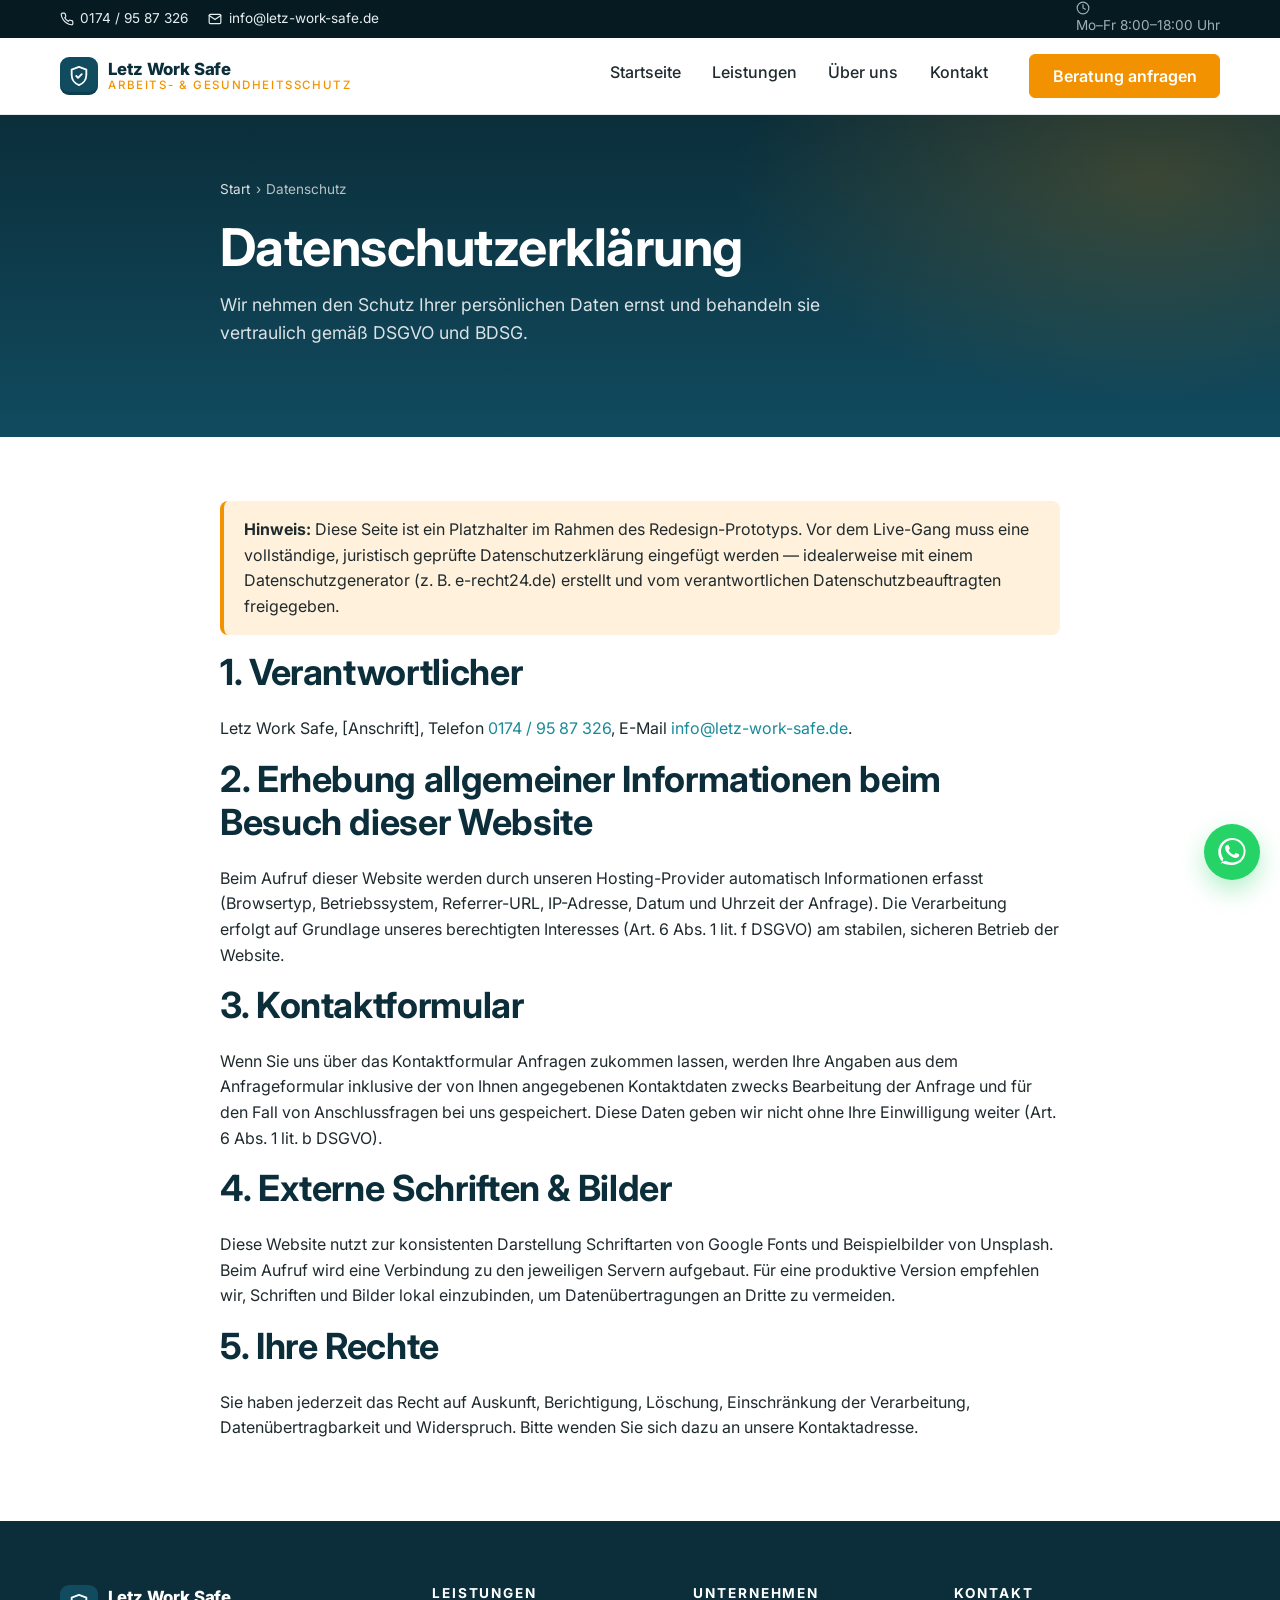
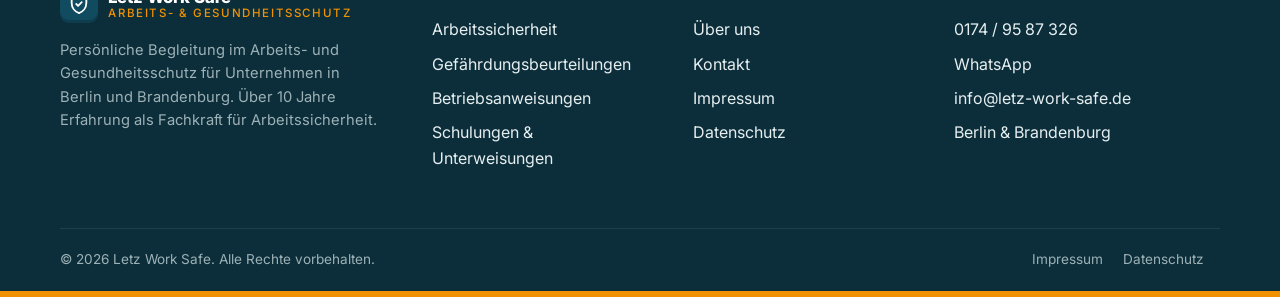
==== datenschutz.html @ d738a011 "initial" ====
<!doctype html>
<html lang="de">
<head>
  <meta charset="utf-8" />
  <meta name="viewport" content="width=device-width, initial-scale=1" />
  <link rel="icon" type="image/svg+xml" href="assets/img/favicon.svg" />
  <title>Datenschutz — Letz Work Safe</title>
  <meta name="description" content="Datenschutzerklärung von Letz Work Safe gemäß DSGVO." />
  <meta name="robots" content="noindex" />
  <link rel="preconnect" href="https://fonts.googleapis.com" />
  <link rel="preconnect" href="https://fonts.gstatic.com" crossorigin />
  <link href="https://fonts.googleapis.com/css2?family=Inter:wght@400;500;600;700;800&display=swap" rel="stylesheet" />
  <link rel="stylesheet" href="assets/css/style.css" />
</head>
<body>

  <div class="utility" role="complementary" aria-label="Kontaktinformationen">
    <div class="container">
      <div class="utility__contact">
        <a href="tel:01749587326"><svg viewBox="0 0 24 24" width="14" height="14" fill="none" stroke="currentColor" stroke-width="2" stroke-linecap="round" stroke-linejoin="round" aria-hidden="true"><path d="M22 16.92v3a2 2 0 0 1-2.18 2 19.79 19.79 0 0 1-8.63-3.07 19.5 19.5 0 0 1-6-6 19.79 19.79 0 0 1-3.07-8.67A2 2 0 0 1 4.11 2h3a2 2 0 0 1 2 1.72c.13.96.36 1.9.7 2.81a2 2 0 0 1-.45 2.11L8.09 9.91a16 16 0 0 0 6 6l1.27-1.27a2 2 0 0 1 2.11-.45c.91.34 1.85.57 2.81.7A2 2 0 0 1 22 16.92z"/></svg> 0174 / 95 87 326</a>
        <a href="mailto:info@letz-work-safe.de"><svg viewBox="0 0 24 24" width="14" height="14" fill="none" stroke="currentColor" stroke-width="2" stroke-linecap="round" stroke-linejoin="round" aria-hidden="true"><path d="M4 4h16c1.1 0 2 .9 2 2v12c0 1.1-.9 2-2 2H4c-1.1 0-2-.9-2-2V6c0-1.1.9-2 2-2z"/><polyline points="22,6 12,13 2,6"/></svg> info@letz-work-safe.de</a>
      </div>
      <span class="utility__hours"><svg viewBox="0 0 24 24" width="14" height="14" fill="none" stroke="currentColor" stroke-width="2" stroke-linecap="round" stroke-linejoin="round" aria-hidden="true" style="vertical-align:-2px;margin-right:.35rem"><circle cx="12" cy="12" r="10"/><polyline points="12 6 12 12 16 14"/></svg>Mo–Fr 8:00–18:00 Uhr</span>
    </div>
  </div>

  <header class="site-header">
    <div class="container">
      <a href="index.html" class="brand" aria-label="Letz Work Safe — Startseite">
        <span class="brand__mark" aria-hidden="true"><svg viewBox="0 0 24 24" fill="none" stroke="currentColor" stroke-width="2" stroke-linecap="round" stroke-linejoin="round"><path d="M12 2 4 5v6c0 5 3.5 9.4 8 11 4.5-1.6 8-6 8-11V5l-8-3z"/><path d="m9 12 2 2 4-4"/></svg></span>
        <span class="brand__name">Letz Work Safe<small>Arbeits- &amp; Gesundheitsschutz</small></span>
      </a>
      <button class="nav-toggle" aria-label="Menü öffnen" aria-expanded="false" aria-controls="primary-nav">
        <svg viewBox="0 0 24 24" fill="none" stroke="currentColor" stroke-width="2" stroke-linecap="round"><line x1="3" y1="6" x2="21" y2="6"/><line x1="3" y1="12" x2="21" y2="12"/><line x1="3" y1="18" x2="21" y2="18"/></svg>
      </button>
      <nav class="primary-nav" id="primary-nav" aria-label="Hauptnavigation">
        <ul>
          <li><a href="index.html">Startseite</a></li>
          <li><a href="leistungen.html">Leistungen</a></li>
          <li><a href="ueber-uns.html">Über uns</a></li>
          <li><a href="kontakt.html">Kontakt</a></li>
          <li><a href="kontakt.html" class="btn btn--accent btn--mobile">Beratung anfragen</a></li>
        </ul>
      </nav>
      <div class="header-cta">
        <a href="kontakt.html" class="btn btn--accent">Beratung anfragen</a>
      </div>
    </div>
  </header>

  <main id="main">

    <section class="page-hero">
      <div class="container">
        <nav class="breadcrumbs" aria-label="Brotkrumen">
          <a href="index.html">Start</a><span aria-hidden="true">›</span><span>Datenschutz</span>
        </nav>
        <h1>Datenschutzerklärung</h1>
        <p>Wir nehmen den Schutz Ihrer persönlichen Daten ernst und behandeln sie vertraulich gemäß DSGVO und BDSG.</p>
      </div>
    </section>

    <section class="section">
      <div class="container container--narrow">
        <p style="background:var(--accent-soft);border-left:4px solid var(--accent);padding:1rem 1.25rem;border-radius:8px;color:var(--text)">
          <strong>Hinweis:</strong> Diese Seite ist ein Platzhalter im Rahmen des Redesign-Prototyps.
          Vor dem Live-Gang muss eine vollständige, juristisch geprüfte Datenschutzerklärung
          eingefügt werden — idealerweise mit einem Datenschutzgenerator (z. B. e-recht24.de)
          erstellt und vom verantwortlichen Datenschutzbeauftragten freigegeben.
        </p>

        <h2>1. Verantwortlicher</h2>
        <p>
          Letz Work Safe, [Anschrift], Telefon <a href="tel:01749587326">0174 / 95 87 326</a>,
          E-Mail <a href="mailto:info@letz-work-safe.de">info@letz-work-safe.de</a>.
        </p>

        <h2>2. Erhebung allgemeiner Informationen beim Besuch dieser Website</h2>
        <p>
          Beim Aufruf dieser Website werden durch unseren Hosting-Provider automatisch
          Informationen erfasst (Browsertyp, Betriebssystem, Referrer-URL, IP-Adresse,
          Datum und Uhrzeit der Anfrage). Die Verarbeitung erfolgt auf Grundlage
          unseres berechtigten Interesses (Art. 6 Abs. 1 lit. f DSGVO) am
          stabilen, sicheren Betrieb der Website.
        </p>

        <h2>3. Kontaktformular</h2>
        <p>
          Wenn Sie uns über das Kontaktformular Anfragen zukommen lassen, werden Ihre
          Angaben aus dem Anfrageformular inklusive der von Ihnen angegebenen
          Kontaktdaten zwecks Bearbeitung der Anfrage und für den Fall von
          Anschlussfragen bei uns gespeichert. Diese Daten geben wir nicht ohne Ihre
          Einwilligung weiter (Art. 6 Abs. 1 lit. b DSGVO).
        </p>

        <h2>4. Externe Schriften &amp; Bilder</h2>
        <p>
          Diese Website nutzt zur konsistenten Darstellung Schriftarten von Google Fonts
          und Beispielbilder von Unsplash. Beim Aufruf wird eine Verbindung zu den
          jeweiligen Servern aufgebaut. Für eine produktive Version empfehlen wir,
          Schriften und Bilder lokal einzubinden, um Datenübertragungen an Dritte
          zu vermeiden.
        </p>

        <h2>5. Ihre Rechte</h2>
        <p>
          Sie haben jederzeit das Recht auf Auskunft, Berichtigung, Löschung,
          Einschränkung der Verarbeitung, Datenübertragbarkeit und Widerspruch.
          Bitte wenden Sie sich dazu an unsere Kontaktadresse.
        </p>
      </div>
    </section>

  </main>

  <footer class="site-footer">
    <div class="container">
      <div class="footer-grid">
        <div class="footer-brand">
          <a href="index.html" class="brand">
            <span class="brand__mark" aria-hidden="true"><svg viewBox="0 0 24 24" fill="none" stroke="currentColor" stroke-width="2" stroke-linecap="round" stroke-linejoin="round"><path d="M12 2 4 5v6c0 5 3.5 9.4 8 11 4.5-1.6 8-6 8-11V5l-8-3z"/><path d="m9 12 2 2 4-4"/></svg></span>
            <span class="brand__name">Letz Work Safe<small>Arbeits- &amp; Gesundheitsschutz</small></span>
          </a>
          <p>Persönliche Begleitung im Arbeits- und Gesundheitsschutz für Unternehmen in Berlin und Brandenburg. Über 10 Jahre Erfahrung als Fachkraft für Arbeitssicherheit.</p>
        </div>
        <div>
          <h4>Leistungen</h4>
          <ul>
            <li><a href="leistungen.html#arbeitssicherheit">Arbeitssicherheit</a></li>
            <li><a href="leistungen.html#gefaehrdung">Gefährdungsbeurteilungen</a></li>
            <li><a href="leistungen.html#anweisungen">Betriebsanweisungen</a></li>
            <li><a href="leistungen.html#schulungen">Schulungen &amp; Unterweisungen</a></li>
          </ul>
        </div>
        <div>
          <h4>Unternehmen</h4>
          <ul>
            <li><a href="ueber-uns.html">Über uns</a></li>
            <li><a href="kontakt.html">Kontakt</a></li>
            <li><a href="impressum.html">Impressum</a></li>
            <li><a href="datenschutz.html">Datenschutz</a></li>
          </ul>
        </div>
        <div>
          <h4>Kontakt</h4>
          <ul>
            <li><a href="tel:01749587326">0174 / 95 87 326</a></li>
            <li><a href="https://wa.me/4917495873260">WhatsApp</a></li>
            <li><a href="mailto:info@letz-work-safe.de">info@letz-work-safe.de</a></li>
            <li>Berlin &amp; Brandenburg</li>
          </ul>
        </div>
      </div>
      <div class="footer-bar">
        <div>© <span data-year>2026</span> Letz Work Safe. Alle Rechte vorbehalten.</div>
        <div>
          <a href="impressum.html">Impressum</a>
          <a href="datenschutz.html">Datenschutz</a>
        </div>
      </div>
    </div>
    <div class="footer-stripe" aria-hidden="true"></div>
  </footer>

  <a href="https://wa.me/4917495873260" class="whatsapp-float" aria-label="Per WhatsApp schreiben" rel="noopener">
    <svg viewBox="0 0 24 24" fill="currentColor" aria-hidden="true"><path d="M20.5 3.5A11.7 11.7 0 0 0 3.7 20.3L2 22l1.8-.5a11.7 11.7 0 0 0 5.6 1.4h.01A11.7 11.7 0 0 0 20.5 3.5zm-8.4 17.6a9.7 9.7 0 0 1-4.95-1.36l-.36-.21-2.94.77.78-2.86-.23-.37a9.7 9.7 0 1 1 7.7 4.03zm5.55-7.27c-.3-.15-1.78-.88-2.06-.98-.28-.1-.48-.15-.68.15s-.78.98-.96 1.18c-.18.2-.35.22-.65.07-.3-.15-1.27-.47-2.42-1.5-.9-.8-1.5-1.78-1.67-2.08-.18-.3-.02-.46.13-.6.13-.13.3-.35.45-.52.15-.18.2-.3.3-.5.1-.2.05-.38-.02-.53-.07-.15-.68-1.65-.93-2.25-.25-.6-.5-.5-.68-.5h-.58a1.1 1.1 0 0 0-.8.38c-.27.3-1.05 1.02-1.05 2.5s1.07 2.9 1.22 3.1c.15.2 2.1 3.2 5.1 4.48.71.31 1.27.5 1.7.64.71.23 1.36.2 1.87.12.57-.09 1.78-.73 2.03-1.43.25-.7.25-1.3.18-1.43-.07-.13-.27-.2-.57-.35z"/></svg>
  </a>

  <script src="assets/js/main.js" defer></script>
</body>
</html>
---- assets/css/style.css ----
/* =========================================================
   Letz Work Safe — Stylesheet
   Static site, no preprocessor. Mobile-first.
   ========================================================= */

/* ---------- Design tokens ---------- */
:root {
  --primary: #114B5F;
  --primary-dark: #0B2E3A;
  --primary-darker: #061A22;
  --secondary: #1A8A99;
  --accent: #F39200;
  --accent-hover: #D67F00;
  --accent-soft: #FFF1DB;

  --surface: #FFFFFF;
  --surface-2: #F4F7F8;
  --surface-3: #E8EFF1;
  --border: #E3E9EB;
  --border-strong: #C9D4D7;

  --text: #1F2A2E;
  --text-muted: #5B6B72;
  --text-on-dark: #E6EEF0;
  --text-on-dark-muted: #9DB1B6;

  --shadow-sm: 0 1px 2px rgba(11, 46, 58, .06);
  --shadow-md: 0 4px 20px rgba(11, 46, 58, .08);
  --shadow-lg: 0 14px 36px rgba(11, 46, 58, .12);

  --radius-sm: 6px;
  --radius: 12px;
  --radius-lg: 20px;
  --radius-pill: 999px;

  --container: 1200px;
  --container-narrow: 880px;

  --font-sans: "Inter", -apple-system, BlinkMacSystemFont, "Segoe UI", Roboto, "Helvetica Neue", sans-serif;
}

/* ---------- Reset / base ---------- */
*, *::before, *::after { box-sizing: border-box; }

html { scroll-behavior: smooth; -webkit-text-size-adjust: 100%; }

body {
  margin: 0;
  font-family: var(--font-sans);
  font-size: 16px;
  line-height: 1.6;
  color: var(--text);
  background: var(--surface);
  -webkit-font-smoothing: antialiased;
  -moz-osx-font-smoothing: grayscale;
}

img, svg { display: block; max-width: 100%; }
img { height: auto; }

a {
  color: var(--secondary);
  text-decoration: none;
  transition: color .15s ease;
}
a:hover { color: var(--primary); }

h1, h2, h3, h4 {
  margin: 0 0 .6em;
  font-weight: 700;
  line-height: 1.2;
  color: var(--primary-dark);
  letter-spacing: -0.01em;
}
h1 { font-size: clamp(2rem, 4vw + 1rem, 3.25rem); }
h2 { font-size: clamp(1.6rem, 2vw + 1rem, 2.25rem); }
h3 { font-size: 1.2rem; }
p  { margin: 0 0 1em; color: var(--text); }

ul { padding-left: 1.2rem; }
li { margin-bottom: .35em; }

hr {
  border: 0;
  height: 1px;
  background: var(--border);
  margin: 2.5rem 0;
}

::selection { background: var(--accent); color: white; }

:focus-visible {
  outline: 3px solid var(--accent);
  outline-offset: 2px;
  border-radius: 4px;
}

/* ---------- Layout primitives ---------- */
.container {
  width: 100%;
  max-width: var(--container);
  margin: 0 auto;
  padding: 0 1.25rem;
}

.container--narrow {
  max-width: var(--container-narrow);
}

.section {
  padding: 4rem 0;
}
.section--tight { padding: 2.5rem 0; }
.section--lg    { padding: 6rem 0; }

.section--alt   { background: var(--surface-2); }
.section--dark  { background: var(--primary-dark); color: var(--text-on-dark); }
.section--dark h1, .section--dark h2, .section--dark h3 { color: white; }
.section--dark p { color: var(--text-on-dark); }

.section-header {
  max-width: 720px;
  margin: 0 auto 2.5rem;
  text-align: center;
}
.section-header .eyebrow {
  display: inline-block;
  font-size: .8rem;
  font-weight: 600;
  text-transform: uppercase;
  letter-spacing: .12em;
  color: var(--secondary);
  margin-bottom: .75rem;
}
.section-header p { color: var(--text-muted); font-size: 1.05rem; }

.grid { display: grid; gap: 1.5rem; }
.grid--2 { grid-template-columns: repeat(2, minmax(0, 1fr)); }
.grid--3 { grid-template-columns: repeat(3, minmax(0, 1fr)); }
.grid--4 { grid-template-columns: repeat(4, minmax(0, 1fr)); }

@media (max-width: 960px) {
  .grid--3, .grid--4 { grid-template-columns: repeat(2, minmax(0, 1fr)); }
}
@media (max-width: 640px) {
  .grid--2, .grid--3, .grid--4 { grid-template-columns: 1fr; }
  .section { padding: 3rem 0; }
  .section--lg { padding: 4rem 0; }
}

/* ---------- Buttons ---------- */
.btn {
  --bg: var(--primary);
  --fg: #fff;
  --bd: var(--primary);
  display: inline-flex;
  align-items: center;
  gap: .55rem;
  padding: .8rem 1.4rem;
  font-family: inherit;
  font-size: 1rem;
  font-weight: 600;
  line-height: 1;
  color: var(--fg);
  background: var(--bg);
  border: 1.5px solid var(--bd);
  border-radius: var(--radius-sm);
  cursor: pointer;
  transition: transform .12s ease, box-shadow .15s ease, background .15s ease, color .15s ease, border-color .15s ease;
  white-space: nowrap;
}
.btn:hover { background: var(--primary-dark); border-color: var(--primary-dark); color: #fff; transform: translateY(-1px); box-shadow: var(--shadow-md); }
.btn:active { transform: translateY(0); }

.btn--accent { --bg: var(--accent); --bd: var(--accent); }
.btn--accent:hover { background: var(--accent-hover); border-color: var(--accent-hover); }

.btn--ghost { --bg: transparent; --fg: var(--primary); --bd: var(--primary); }
.btn--ghost:hover { background: var(--primary); color: #fff; }

.btn--ghost-on-dark { --bg: transparent; --fg: #fff; --bd: rgba(255,255,255,.5); }
.btn--ghost-on-dark:hover { background: #fff; color: var(--primary-dark); border-color: #fff; }

.btn--sm { padding: .55rem 1rem; font-size: .9rem; }
.btn--lg { padding: 1rem 1.6rem; font-size: 1.05rem; }

.btn .arrow { transition: transform .15s ease; }
.btn:hover .arrow { transform: translateX(3px); }

/* ---------- Utility bar (top dark strip) ---------- */
.utility {
  background: var(--primary-darker);
  color: var(--text-on-dark);
  font-size: .85rem;
}
.utility .container {
  display: flex;
  align-items: center;
  justify-content: space-between;
  min-height: 38px;
  gap: 1rem;
}
.utility a {
  color: var(--text-on-dark);
  display: inline-flex;
  align-items: center;
  gap: .4rem;
}
.utility a:hover { color: var(--accent); }
.utility .utility__contact { display: flex; gap: 1.25rem; flex-wrap: wrap; }
.utility .utility__hours { color: var(--text-on-dark-muted); }
@media (max-width: 640px) {
  .utility .utility__hours { display: none; }
  .utility { font-size: .8rem; }
}

/* ---------- Header / nav ---------- */
.site-header {
  position: sticky;
  top: 0;
  z-index: 50;
  background: rgba(255, 255, 255, .96);
  backdrop-filter: saturate(180%) blur(8px);
  border-bottom: 1px solid var(--border);
}
.site-header .container {
  display: flex;
  align-items: center;
  gap: 1.5rem;
  min-height: 76px;
}

.brand {
  display: inline-flex;
  align-items: center;
  gap: .65rem;
  font-weight: 800;
  color: var(--primary-dark);
  font-size: 1.05rem;
  letter-spacing: -0.01em;
}
.brand:hover { color: var(--primary); }
.brand__mark {
  width: 38px;
  height: 38px;
  border-radius: 9px;
  background: var(--primary);
  color: #fff;
  display: grid;
  place-items: center;
  box-shadow: inset 0 -3px 0 rgba(0,0,0,.18);
}
.brand__mark svg { width: 22px; height: 22px; }
.brand__name { display: flex; flex-direction: column; line-height: 1.05; }
.brand__name small {
  font-weight: 500;
  font-size: .72rem;
  text-transform: uppercase;
  letter-spacing: .14em;
  color: var(--accent);
}

.primary-nav {
  margin-left: auto;
}
.primary-nav ul {
  list-style: none;
  margin: 0;
  padding: 0;
  display: flex;
  gap: .25rem;
}
.primary-nav a {
  display: inline-block;
  padding: .55rem .85rem;
  font-weight: 500;
  color: var(--text);
  border-radius: var(--radius-sm);
}
.primary-nav a:hover { background: var(--surface-2); color: var(--primary); }
.primary-nav a.is-active {
  color: var(--primary);
  background: var(--surface-2);
  position: relative;
}
.primary-nav a.is-active::after {
  content: "";
  position: absolute;
  left: .85rem; right: .85rem; bottom: .15rem;
  height: 2px;
  background: var(--accent);
  border-radius: 2px;
}

.header-cta { display: inline-flex; align-items: center; gap: .75rem; }

.nav-toggle {
  display: none;
  width: 42px; height: 42px;
  border: 1px solid var(--border);
  background: #fff;
  border-radius: 8px;
  align-items: center;
  justify-content: center;
  cursor: pointer;
  margin-left: auto;
}
.nav-toggle svg { width: 22px; height: 22px; color: var(--primary-dark); }

@media (max-width: 960px) {
  .header-cta .btn { display: none; }
  .nav-toggle { display: inline-flex; }
  .primary-nav {
    position: absolute;
    inset: 76px 0 auto 0;
    background: #fff;
    border-bottom: 1px solid var(--border);
    box-shadow: var(--shadow-md);
    padding: .75rem 1rem 1.25rem;
    display: none;
  }
  .primary-nav.is-open { display: block; }
  .primary-nav ul { flex-direction: column; gap: 0; }
  .primary-nav a { padding: .85rem 1rem; }
  .primary-nav a.is-active::after { display: none; }
  .primary-nav .btn--mobile {
    display: inline-flex !important;
    margin-top: .5rem;
    width: 100%;
    justify-content: center;
  }
}
.primary-nav .btn--mobile { display: none; }

/* ---------- Hero ---------- */
.hero {
  background:
    radial-gradient(1100px 500px at 88% 30%, rgba(243,146,0,.18), transparent 60%),
    linear-gradient(180deg, #F4F7F8 0%, #FFFFFF 100%);
  padding: 4rem 0 5rem;
  overflow: hidden;
}
.hero__grid {
  display: grid;
  grid-template-columns: 1.05fr 1fr;
  gap: 3rem;
  align-items: center;
}
.hero__eyebrow {
  display: inline-flex;
  align-items: center;
  gap: .5rem;
  background: white;
  border: 1px solid var(--border);
  color: var(--primary);
  padding: .35rem .75rem;
  border-radius: var(--radius-pill);
  font-size: .85rem;
  font-weight: 600;
  margin-bottom: 1.25rem;
  box-shadow: var(--shadow-sm);
}
.hero__eyebrow .dot {
  width: 8px; height: 8px; border-radius: 50%; background: var(--accent);
  box-shadow: 0 0 0 4px rgba(243,146,0,.18);
}
.hero h1 { margin-bottom: 1rem; }
.hero h1 .accent { color: var(--accent); }
.hero__lead { font-size: 1.15rem; color: var(--text-muted); max-width: 540px; margin-bottom: 1.75rem; }
.hero__actions { display: flex; gap: .75rem; flex-wrap: wrap; margin-bottom: 2rem; }
.hero__trust {
  display: flex;
  gap: 1.5rem;
  align-items: center;
  flex-wrap: wrap;
  color: var(--text-muted);
  font-size: .9rem;
}
.hero__trust strong { color: var(--primary-dark); display: block; font-size: 1.4rem; line-height: 1; }
.hero__trust > div { display: flex; flex-direction: column; gap: .15rem; }

.hero__media {
  position: relative;
  border-radius: var(--radius-lg);
  overflow: hidden;
  aspect-ratio: 4/3;
  box-shadow: var(--shadow-lg);
  background: var(--surface-3);
}
.hero__media img {
  width: 100%;
  height: 100%;
  object-fit: cover;
}
.hero__badge {
  position: absolute;
  left: 1.25rem; bottom: 1.25rem;
  background: white;
  border-radius: var(--radius);
  padding: .9rem 1.1rem;
  display: flex;
  align-items: center;
  gap: .85rem;
  box-shadow: var(--shadow-md);
}
.hero__badge .badge-icon {
  width: 42px; height: 42px;
  border-radius: 10px;
  background: var(--accent-soft);
  color: var(--accent);
  display: grid;
  place-items: center;
}
.hero__badge .badge-icon svg { width: 22px; height: 22px; }
.hero__badge strong { display: block; font-size: 1rem; color: var(--primary-dark); line-height: 1.1; }
.hero__badge span { font-size: .8rem; color: var(--text-muted); }

@media (max-width: 960px) {
  .hero__grid { grid-template-columns: 1fr; gap: 2rem; }
  .hero { padding: 2.5rem 0 3rem; }
}

/* ---------- Pills (häufig gesucht) ---------- */
.pillbar {
  border-bottom: 1px solid var(--border);
  background: var(--surface);
}
.pillbar .container {
  display: flex;
  flex-wrap: wrap;
  align-items: center;
  gap: .5rem;
  padding-top: 1.25rem;
  padding-bottom: 1.25rem;
}
.pillbar__label {
  font-size: .75rem;
  font-weight: 700;
  text-transform: uppercase;
  letter-spacing: .12em;
  color: var(--text-muted);
  margin-right: .5rem;
}
.pill {
  display: inline-flex;
  align-items: center;
  gap: .35rem;
  padding: .4rem .85rem;
  font-size: .9rem;
  font-weight: 500;
  color: var(--primary-dark);
  background: var(--surface-2);
  border: 1px solid var(--border);
  border-radius: var(--radius-pill);
  transition: background .15s, color .15s, border-color .15s;
}
.pill:hover { background: var(--primary); color: #fff; border-color: var(--primary); }

/* ---------- Service cards ---------- */
.cards { display: grid; gap: 1.25rem; }
.card {
  background: #fff;
  border: 1px solid var(--border);
  border-radius: var(--radius);
  padding: 1.75rem;
  display: flex;
  flex-direction: column;
  gap: .75rem;
  transition: transform .15s ease, box-shadow .15s ease, border-color .15s ease;
  position: relative;
}
.card:hover {
  transform: translateY(-3px);
  border-color: var(--border-strong);
  box-shadow: var(--shadow-md);
}
.card__icon {
  width: 52px; height: 52px;
  border-radius: 12px;
  background: var(--surface-2);
  color: var(--primary);
  display: grid;
  place-items: center;
  margin-bottom: .25rem;
}
.card__icon svg { width: 28px; height: 28px; }
.card h3 { margin: 0; font-size: 1.15rem; }
.card p { color: var(--text-muted); margin: 0; font-size: .95rem; flex: 1; }
.card__link {
  margin-top: .75rem;
  font-weight: 600;
  color: var(--primary);
  display: inline-flex;
  align-items: center;
  gap: .35rem;
}
.card__link::after {
  content: "→";
  transition: transform .15s ease;
}
.card:hover .card__link::after { transform: translateX(4px); }

.card--accent .card__icon { background: var(--accent-soft); color: var(--accent); }

/* ---------- Promo banner ---------- */
.promo {
  background: linear-gradient(135deg, var(--accent) 0%, #E27A00 100%);
  color: #fff;
  border-radius: var(--radius-lg);
  padding: 2.25rem 2.5rem;
  display: grid;
  grid-template-columns: 1fr auto;
  align-items: center;
  gap: 1.5rem;
  box-shadow: var(--shadow-md);
}
.promo h2 { color: #fff; margin: 0 0 .25rem; font-size: 1.6rem; }
.promo p { color: rgba(255,255,255,.92); margin: 0; }
.promo .btn { background: #fff; color: var(--accent); border-color: #fff; }
.promo .btn:hover { background: var(--primary-dark); color: #fff; border-color: var(--primary-dark); }
@media (max-width: 720px) {
  .promo { grid-template-columns: 1fr; text-align: left; padding: 1.75rem; }
}

/* ---------- Vorteile (advantages) ---------- */
.vorteile-card {
  background: #fff;
  border: 1px solid var(--border);
  border-radius: var(--radius);
  padding: 2rem;
  text-align: left;
}
.vorteile-card__icon {
  width: 56px; height: 56px;
  border-radius: 14px;
  background: var(--primary);
  color: #fff;
  display: grid;
  place-items: center;
  margin-bottom: 1rem;
}
.vorteile-card__icon svg { width: 28px; height: 28px; }
.vorteile-card h3 { font-size: 1.25rem; margin-bottom: .5rem; }
.vorteile-card p { color: var(--text-muted); margin: 0; }

/* ---------- Stats strip ---------- */
.stats {
  display: grid;
  grid-template-columns: repeat(6, minmax(0, 1fr));
  gap: 0;
  background: var(--primary-dark);
  color: #fff;
  border-radius: var(--radius-lg);
  overflow: hidden;
}
.stats__item {
  padding: 2rem 1.25rem;
  text-align: center;
  border-right: 1px solid rgba(255,255,255,.08);
}
.stats__item:last-child { border-right: 0; }
.stats__num {
  display: block;
  font-size: clamp(1.75rem, 2.4vw + 1rem, 2.5rem);
  font-weight: 800;
  color: var(--accent);
  line-height: 1;
  letter-spacing: -.02em;
  margin-bottom: .35rem;
}
.stats__label { font-size: .9rem; color: var(--text-on-dark); }
@media (max-width: 960px) {
  .stats { grid-template-columns: repeat(3, minmax(0, 1fr)); }
  .stats__item:nth-child(3n) { border-right: 0; }
  .stats__item { border-bottom: 1px solid rgba(255,255,255,.08); }
}
@media (max-width: 480px) {
  .stats { grid-template-columns: repeat(2, minmax(0, 1fr)); }
  .stats__item { border-right: 1px solid rgba(255,255,255,.08); }
  .stats__item:nth-child(2n) { border-right: 0; }
}

/* ---------- About teaser ---------- */
.about-teaser {
  display: grid;
  grid-template-columns: 1fr 1.1fr;
  gap: 3rem;
  align-items: center;
}
.about-teaser__media {
  border-radius: var(--radius-lg);
  overflow: hidden;
  aspect-ratio: 4/5;
  box-shadow: var(--shadow-md);
}
.about-teaser__media img { width: 100%; height: 100%; object-fit: cover; }
@media (max-width: 960px) {
  .about-teaser { grid-template-columns: 1fr; }
  .about-teaser__media { aspect-ratio: 16/10; max-height: 420px; }
}

.signature {
  margin-top: 1.5rem;
  display: flex;
  align-items: center;
  gap: .85rem;
  color: var(--text-muted);
  font-style: italic;
}
.signature::before {
  content: "";
  flex: 0 0 36px;
  height: 1px;
  background: var(--border-strong);
}

/* ---------- FAQ accordion ---------- */
.faq {
  max-width: 820px;
  margin: 0 auto;
  border: 1px solid var(--border);
  border-radius: var(--radius);
  background: #fff;
  overflow: hidden;
}
.faq__item + .faq__item { border-top: 1px solid var(--border); }
.faq__q {
  width: 100%;
  display: flex;
  align-items: center;
  justify-content: space-between;
  gap: 1rem;
  background: transparent;
  border: 0;
  padding: 1.15rem 1.5rem;
  font-family: inherit;
  font-size: 1.05rem;
  font-weight: 600;
  color: var(--primary-dark);
  text-align: left;
  cursor: pointer;
  transition: background .15s;
}
.faq__q:hover { background: var(--surface-2); }
.faq__icon {
  flex: 0 0 28px;
  width: 28px; height: 28px;
  border-radius: 50%;
  background: var(--surface-2);
  color: var(--primary);
  display: grid;
  place-items: center;
  transition: transform .2s ease, background .15s, color .15s;
  font-size: 1.25rem;
  font-weight: 700;
}
.faq__item[aria-expanded="true"] .faq__icon {
  transform: rotate(45deg);
  background: var(--accent);
  color: #fff;
}
.faq__a {
  padding: 0 1.5rem;
  max-height: 0;
  overflow: hidden;
  transition: max-height .25s ease, padding .25s ease;
  color: var(--text-muted);
}
.faq__item[aria-expanded="true"] .faq__a {
  padding: 0 1.5rem 1.25rem;
  max-height: 600px;
}

/* ---------- CTA card ---------- */
.cta-card {
  background: linear-gradient(135deg, var(--primary-dark) 0%, var(--primary) 100%);
  color: #fff;
  border-radius: var(--radius-lg);
  padding: 3rem;
  display: grid;
  grid-template-columns: 1.4fr 1fr;
  gap: 2rem;
  align-items: center;
  position: relative;
  overflow: hidden;
}
.cta-card::after {
  content: "";
  position: absolute;
  top: -60px; right: -60px;
  width: 280px; height: 280px;
  background: radial-gradient(closest-side, rgba(243,146,0,.35), transparent);
  pointer-events: none;
}
.cta-card h2 { color: #fff; margin: 0 0 .5rem; }
.cta-card p { color: rgba(255,255,255,.85); margin: 0 0 1.25rem; }
.cta-card__actions { display: flex; gap: .75rem; flex-wrap: wrap; position: relative; z-index: 1; }
.cta-card__media { position: relative; z-index: 1; }
.cta-card__media-card {
  background: rgba(255,255,255,.08);
  border: 1px solid rgba(255,255,255,.18);
  backdrop-filter: blur(6px);
  border-radius: var(--radius);
  padding: 1.25rem;
  display: flex;
  flex-direction: column;
  gap: .85rem;
}
.cta-card__media-card a {
  color: #fff;
  display: flex;
  align-items: center;
  gap: .75rem;
  font-weight: 500;
}
.cta-card__media-card a:hover { color: var(--accent); }
.cta-card__media-card .icon-circle {
  width: 38px; height: 38px;
  border-radius: 50%;
  background: rgba(255,255,255,.12);
  display: grid;
  place-items: center;
  flex-shrink: 0;
}
@media (max-width: 760px) {
  .cta-card { grid-template-columns: 1fr; padding: 2rem; }
}

/* ---------- Page hero (subpages) ---------- */
.page-hero {
  background: linear-gradient(180deg, var(--primary-dark) 0%, var(--primary) 100%);
  color: #fff;
  padding: 4rem 0 4.5rem;
  position: relative;
  overflow: hidden;
}
.page-hero::after {
  content: "";
  position: absolute;
  inset: 0;
  background:
    radial-gradient(600px 320px at 90% 20%, rgba(243,146,0,.20), transparent 70%);
  pointer-events: none;
}
.page-hero .container { position: relative; z-index: 1; max-width: 880px; }
.page-hero h1 { color: #fff; margin-bottom: .75rem; }
.page-hero p { color: rgba(255,255,255,.85); font-size: 1.1rem; max-width: 640px; }
.breadcrumbs {
  font-size: .85rem;
  color: rgba(255,255,255,.7);
  margin-bottom: 1rem;
  display: flex;
  gap: .35rem;
  align-items: center;
}
.breadcrumbs a { color: rgba(255,255,255,.85); }
.breadcrumbs a:hover { color: var(--accent); }

/* ---------- Detailed service blocks ---------- */
.service-block {
  display: grid;
  grid-template-columns: 1fr 1fr;
  gap: 3rem;
  align-items: center;
  padding: 3.5rem 0;
  border-bottom: 1px solid var(--border);
}
.service-block:last-child { border-bottom: 0; }
.service-block.is-reversed .service-block__media { order: 2; }
.service-block__media {
  border-radius: var(--radius-lg);
  overflow: hidden;
  aspect-ratio: 4/3;
  box-shadow: var(--shadow-md);
}
.service-block__media img { width: 100%; height: 100%; object-fit: cover; }
.service-block__eyebrow {
  display: inline-flex;
  align-items: center;
  gap: .55rem;
  font-size: .8rem;
  font-weight: 700;
  text-transform: uppercase;
  letter-spacing: .14em;
  color: var(--accent);
  margin-bottom: .85rem;
}
.service-block__eyebrow .dot { width: 6px; height: 6px; border-radius: 50%; background: var(--accent); }
.service-block ul {
  margin: 1.25rem 0 1.5rem;
  padding-left: 0;
  list-style: none;
}
.service-block ul li {
  position: relative;
  padding-left: 1.75rem;
  margin-bottom: .65rem;
  color: var(--text);
}
.service-block ul li::before {
  content: "✓";
  position: absolute;
  left: 0; top: 0;
  width: 22px; height: 22px;
  border-radius: 50%;
  background: var(--accent-soft);
  color: var(--accent);
  display: grid;
  place-items: center;
  font-size: .8rem;
  font-weight: 800;
}
@media (max-width: 960px) {
  .service-block { grid-template-columns: 1fr; gap: 2rem; padding: 2.5rem 0; }
  .service-block.is-reversed .service-block__media { order: 0; }
}

/* ---------- Values cards (about page) ---------- */
.values-grid { display: grid; grid-template-columns: repeat(3, 1fr); gap: 1.25rem; }
@media (max-width: 760px) { .values-grid { grid-template-columns: 1fr; } }
.value {
  background: #fff;
  border: 1px solid var(--border);
  border-radius: var(--radius);
  padding: 1.75rem;
  border-top: 4px solid var(--accent);
}
.value h3 { margin: 0 0 .5rem; }
.value p { color: var(--text-muted); margin: 0; }

/* ---------- Region note (about page) ---------- */
.region {
  display: grid;
  grid-template-columns: auto 1fr;
  gap: 1.25rem;
  align-items: center;
  background: var(--surface-2);
  border-radius: var(--radius);
  padding: 1.5rem;
  border-left: 4px solid var(--accent);
}
.region__icon {
  width: 56px; height: 56px;
  border-radius: 14px;
  background: #fff;
  color: var(--primary);
  display: grid;
  place-items: center;
}
.region__icon svg { width: 28px; height: 28px; }
.region h3 { margin: 0 0 .15rem; font-size: 1.1rem; }
.region p { margin: 0; color: var(--text-muted); }

/* ---------- Forms ---------- */
.form-grid {
  display: grid;
  grid-template-columns: 1fr 1fr;
  gap: 1rem;
}
.form-grid .field--full { grid-column: 1 / -1; }
@media (max-width: 600px) { .form-grid { grid-template-columns: 1fr; } }

.field { display: flex; flex-direction: column; gap: .35rem; }
.field label {
  font-size: .85rem;
  font-weight: 600;
  color: var(--primary-dark);
}
.field label .req { color: var(--accent); }
.field input,
.field select,
.field textarea {
  width: 100%;
  font: inherit;
  color: var(--text);
  background: #fff;
  padding: .75rem .9rem;
  border: 1.5px solid var(--border);
  border-radius: var(--radius-sm);
  transition: border-color .15s, box-shadow .15s;
}
.field input:focus,
.field select:focus,
.field textarea:focus {
  outline: none;
  border-color: var(--primary);
  box-shadow: 0 0 0 3px rgba(17, 75, 95, .12);
}
.field textarea { min-height: 130px; resize: vertical; }
.field--check {
  display: grid;
  grid-template-columns: auto 1fr;
  gap: .65rem;
  align-items: start;
  font-size: .9rem;
  color: var(--text-muted);
}
.field--check input { width: 18px; height: 18px; margin-top: .15rem; }
.field--check a { color: var(--primary); text-decoration: underline; }

.radio-grid {
  display: grid;
  grid-template-columns: repeat(3, 1fr);
  gap: .5rem;
}
@media (max-width: 600px) { .radio-grid { grid-template-columns: repeat(2, 1fr); } }
.radio-grid label {
  display: flex;
  align-items: center;
  gap: .45rem;
  padding: .55rem .75rem;
  border: 1.5px solid var(--border);
  border-radius: var(--radius-sm);
  font-weight: 500;
  font-size: .9rem;
  color: var(--text);
  cursor: pointer;
  transition: border-color .15s, background .15s;
}
.radio-grid label:hover { border-color: var(--primary); background: var(--surface-2); }
.radio-grid input { accent-color: var(--primary); }
.radio-grid input:checked + span { color: var(--primary); font-weight: 600; }

.form-success {
  background: #fff;
  border: 1.5px solid var(--accent);
  border-radius: var(--radius);
  padding: 2rem;
  text-align: center;
}
.form-success__icon {
  width: 64px; height: 64px;
  border-radius: 50%;
  background: var(--accent-soft);
  color: var(--accent);
  display: grid;
  place-items: center;
  margin: 0 auto 1rem;
}
.form-success h3 { margin: 0 0 .35rem; color: var(--primary-dark); }
.form-success p { color: var(--text-muted); margin: 0 0 1rem; }
[hidden] { display: none !important; }

/* ---------- Contact split ---------- */
.contact-split {
  display: grid;
  grid-template-columns: 1.4fr 1fr;
  gap: 2.5rem;
  align-items: start;
}
@media (max-width: 960px) { .contact-split { grid-template-columns: 1fr; } }

.contact-card {
  background: #fff;
  border: 1px solid var(--border);
  border-radius: var(--radius);
  padding: 2rem;
}
.contact-card__row {
  display: grid;
  grid-template-columns: 44px 1fr;
  gap: 1rem;
  padding: 1rem 0;
  border-bottom: 1px solid var(--border);
  align-items: center;
}
.contact-card__row:last-child { border-bottom: 0; }
.contact-card__row:first-child { padding-top: 0; }
.contact-card__icon {
  width: 44px; height: 44px;
  border-radius: 12px;
  background: var(--surface-2);
  color: var(--primary);
  display: grid;
  place-items: center;
}
.contact-card__icon svg { width: 22px; height: 22px; }
.contact-card__icon--whatsapp { background: #25D36622; color: #128C7E; }
.contact-card__row strong { display: block; color: var(--primary-dark); margin-bottom: .15rem; }
.contact-card__row a { color: var(--primary); font-weight: 500; }

/* ---------- Footer ---------- */
.site-footer {
  background: var(--primary-dark);
  color: var(--text-on-dark);
  padding-top: 4rem;
}
.site-footer h4 {
  color: #fff;
  font-size: .85rem;
  text-transform: uppercase;
  letter-spacing: .14em;
  margin-bottom: 1rem;
}
.site-footer ul { list-style: none; padding: 0; margin: 0; }
.site-footer li { margin-bottom: .55rem; }
.site-footer a { color: var(--text-on-dark); }
.site-footer a:hover { color: var(--accent); }
.site-footer p { color: var(--text-on-dark-muted); }

.footer-grid {
  display: grid;
  grid-template-columns: 1.5fr 1fr 1fr 1.2fr;
  gap: 2.5rem;
  padding-bottom: 3rem;
}
@media (max-width: 760px) { .footer-grid { grid-template-columns: 1fr 1fr; } }
@media (max-width: 480px) { .footer-grid { grid-template-columns: 1fr; gap: 2rem; } }

.footer-brand { display: flex; flex-direction: column; gap: 1rem; max-width: 320px; }
.footer-brand .brand { color: #fff; }
.footer-brand .brand:hover { color: var(--accent); }
.footer-brand p { font-size: .92rem; line-height: 1.6; }

.footer-bar {
  border-top: 1px solid rgba(255,255,255,.08);
  padding: 1.25rem 0;
  display: flex;
  justify-content: space-between;
  gap: 1rem;
  flex-wrap: wrap;
  font-size: .85rem;
  color: var(--text-on-dark-muted);
}
.footer-bar a { color: var(--text-on-dark-muted); margin-right: 1rem; }
.footer-bar a:hover { color: var(--accent); }

.footer-stripe {
  height: 6px;
  background: var(--accent);
}

/* ---------- Floating WhatsApp ---------- */
.whatsapp-float {
  position: fixed;
  right: 1.25rem;
  bottom: 1.25rem;
  z-index: 60;
  width: 56px; height: 56px;
  border-radius: 50%;
  background: #25D366;
  color: #fff;
  display: grid;
  place-items: center;
  box-shadow: 0 10px 24px rgba(37, 211, 102, .35);
  transition: transform .15s ease;
}
.whatsapp-float:hover { transform: translateY(-2px); color: #fff; }
.whatsapp-float svg { width: 28px; height: 28px; }

/* ---------- Tiny utilities ---------- */
.text-center { text-align: center; }
.mt-0 { margin-top: 0 !important; }
.mt-2 { margin-top: 1rem !important; }
.mt-4 { margin-top: 2rem !important; }
.mb-0 { margin-bottom: 0 !important; }
.lead { font-size: 1.1rem; color: var(--text-muted); }
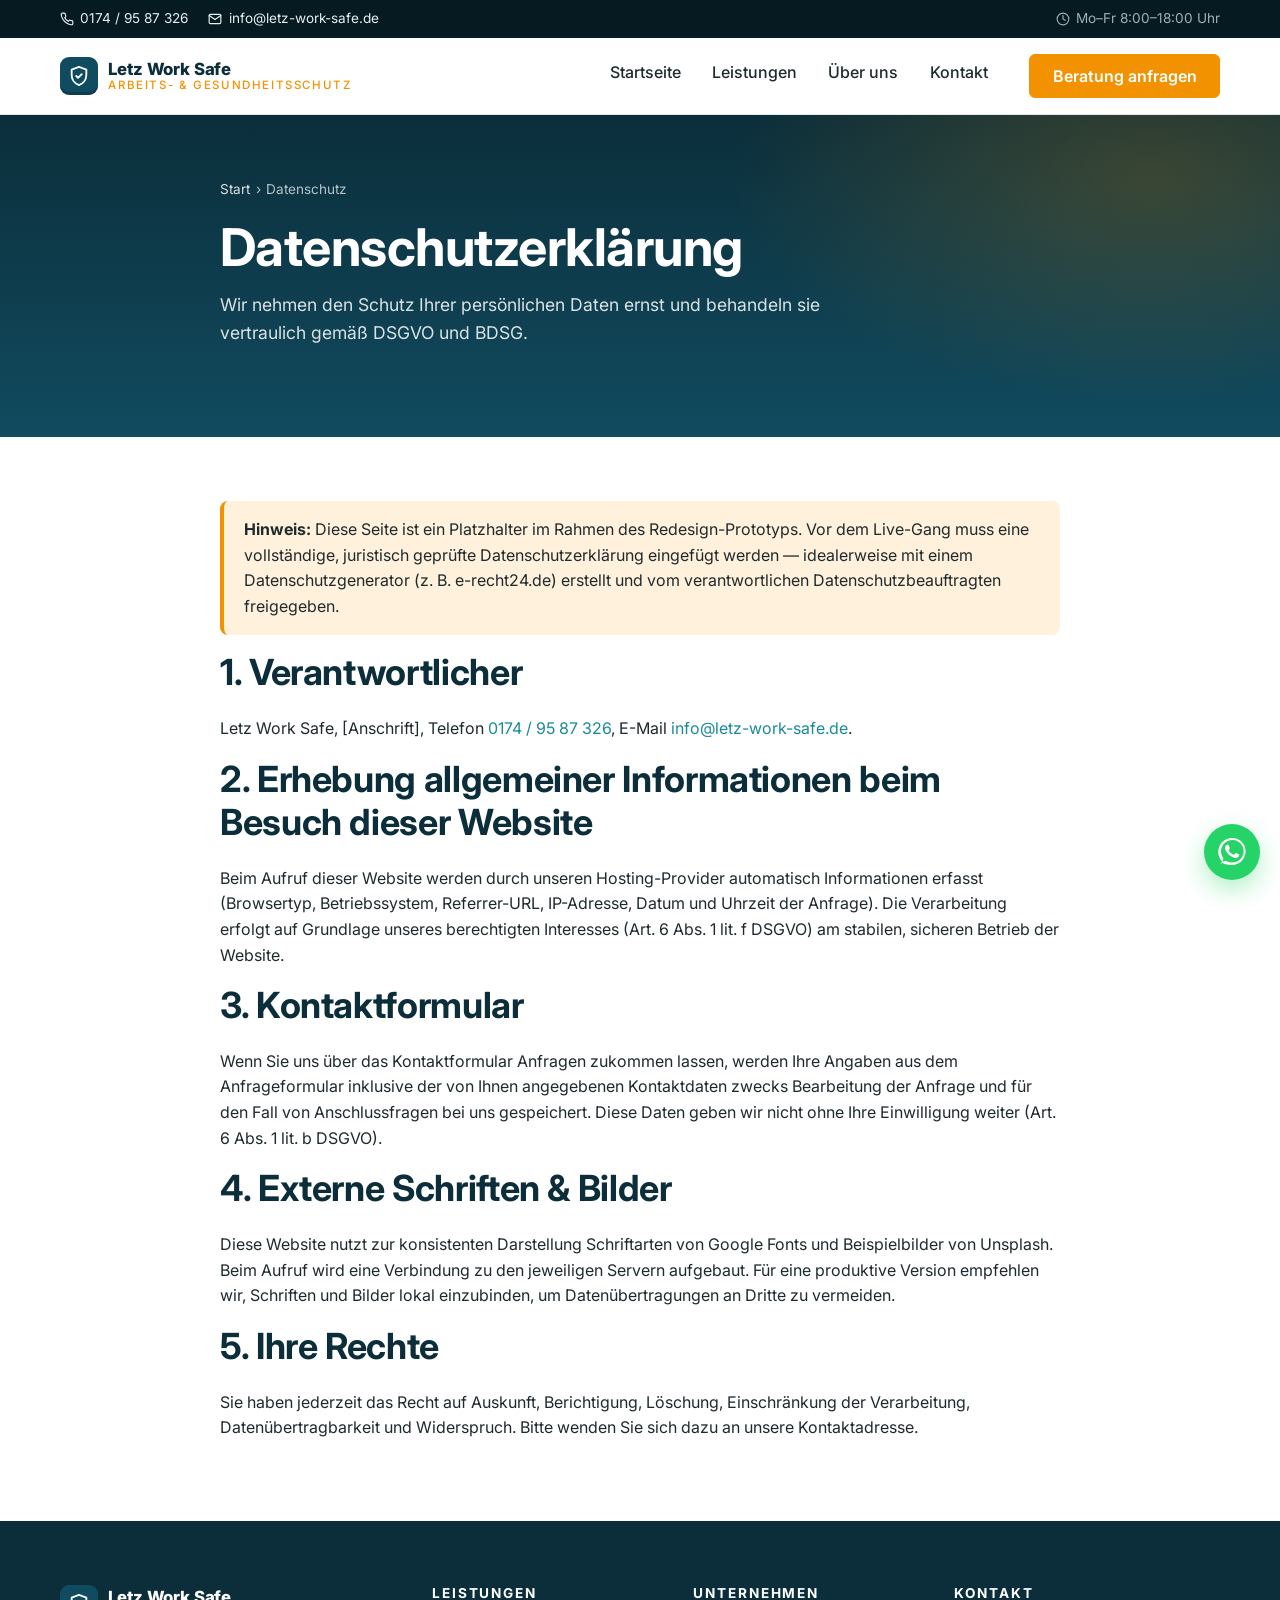
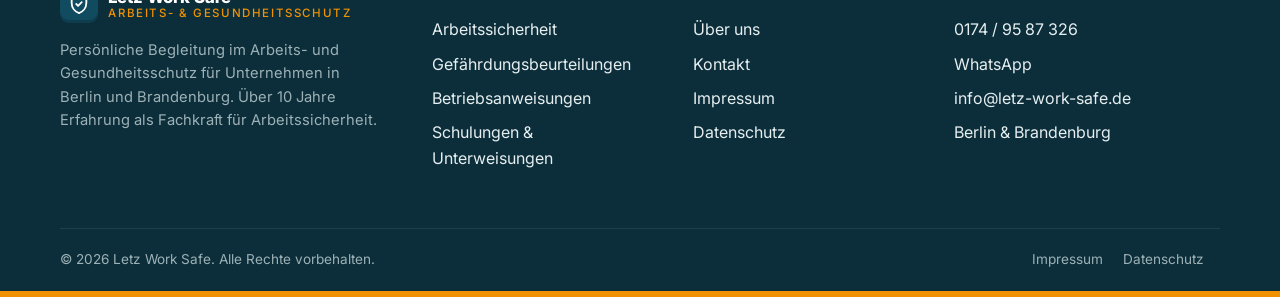
==== commit 9d73a4a1: "fixup images" ====
--- a/datenschutz.html
+++ b/datenschutz.html
@@ -20,7 +20,7 @@
         <a href="tel:01749587326"><svg viewBox="0 0 24 24" width="14" height="14" fill="none" stroke="currentColor" stroke-width="2" stroke-linecap="round" stroke-linejoin="round" aria-hidden="true"><path d="M22 16.92v3a2 2 0 0 1-2.18 2 19.79 19.79 0 0 1-8.63-3.07 19.5 19.5 0 0 1-6-6 19.79 19.79 0 0 1-3.07-8.67A2 2 0 0 1 4.11 2h3a2 2 0 0 1 2 1.72c.13.96.36 1.9.7 2.81a2 2 0 0 1-.45 2.11L8.09 9.91a16 16 0 0 0 6 6l1.27-1.27a2 2 0 0 1 2.11-.45c.91.34 1.85.57 2.81.7A2 2 0 0 1 22 16.92z"/></svg> 0174 / 95 87 326</a>
         <a href="mailto:info@letz-work-safe.de"><svg viewBox="0 0 24 24" width="14" height="14" fill="none" stroke="currentColor" stroke-width="2" stroke-linecap="round" stroke-linejoin="round" aria-hidden="true"><path d="M4 4h16c1.1 0 2 .9 2 2v12c0 1.1-.9 2-2 2H4c-1.1 0-2-.9-2-2V6c0-1.1.9-2 2-2z"/><polyline points="22,6 12,13 2,6"/></svg> info@letz-work-safe.de</a>
       </div>
-      <span class="utility__hours"><svg viewBox="0 0 24 24" width="14" height="14" fill="none" stroke="currentColor" stroke-width="2" stroke-linecap="round" stroke-linejoin="round" aria-hidden="true" style="vertical-align:-2px;margin-right:.35rem"><circle cx="12" cy="12" r="10"/><polyline points="12 6 12 12 16 14"/></svg>Mo–Fr 8:00–18:00 Uhr</span>
+      <span class="utility__hours"><svg viewBox="0 0 24 24" width="14" height="14" fill="none" stroke="currentColor" stroke-width="2" stroke-linecap="round" stroke-linejoin="round" aria-hidden="true"><circle cx="12" cy="12" r="10"/><polyline points="12 6 12 12 16 14"/></svg><span>Mo–Fr 8:00–18:00 Uhr</span></span>
     </div>
   </div>
 
--- a/assets/css/style.css
+++ b/assets/css/style.css
@@ -208,9 +208,18 @@
 }
 .utility a:hover { color: var(--accent); }
 .utility .utility__contact { display: flex; gap: 1.25rem; flex-wrap: wrap; }
-.utility .utility__hours { color: var(--text-on-dark-muted); }
+.utility .utility__hours {
+  display: inline-flex;
+  align-items: center;
+  gap: .4rem;
+  color: var(--text-on-dark-muted);
+  white-space: nowrap;
+}
+.utility .utility__hours svg { flex-shrink: 0; }
+@media (max-width: 760px) {
+  .utility .utility__hours { display: none; }
+}
 @media (max-width: 640px) {
-  .utility .utility__hours { display: none; }
   .utility { font-size: .8rem; }
 }
 
@@ -392,6 +401,20 @@
   height: 100%;
   object-fit: cover;
 }
+/* Variant for cut-out portrait PNGs (transparent background) */
+.hero__media--cutout {
+  background:
+    radial-gradient(closest-side at 60% 35%, rgba(255, 255, 255, .6), transparent 70%),
+    linear-gradient(140deg, var(--surface-3) 0%, #C9DEE2 55%, var(--secondary) 100%);
+  display: flex;
+  align-items: flex-end;
+  justify-content: center;
+}
+.hero__media--cutout img {
+  object-fit: contain;
+  object-position: center bottom;
+  padding-top: 1.5rem;
+}
 .hero__badge {
   position: absolute;
   left: 1.25rem; bottom: 1.25rem;
@@ -590,13 +613,29 @@
 .about-teaser__media {
   border-radius: var(--radius-lg);
   overflow: hidden;
+  aspect-ratio: 4/3;
+  box-shadow: var(--shadow-md);
+}
+.about-teaser__media img { width: 100%; height: 100%; object-fit: cover; }
+/* Variant for cut-out portrait PNGs */
+.about-teaser__media--cutout {
   aspect-ratio: 4/5;
-  box-shadow: var(--shadow-md);
-}
-.about-teaser__media img { width: 100%; height: 100%; object-fit: cover; }
+  background:
+    radial-gradient(closest-side at 50% 30%, rgba(255, 255, 255, .55), transparent 70%),
+    linear-gradient(160deg, var(--surface-3) 0%, #C9DEE2 50%, var(--secondary) 100%);
+  display: flex;
+  align-items: flex-end;
+  justify-content: center;
+}
+.about-teaser__media--cutout img {
+  object-fit: contain;
+  object-position: center bottom;
+  padding-top: 1.5rem;
+}
 @media (max-width: 960px) {
   .about-teaser { grid-template-columns: 1fr; }
   .about-teaser__media { aspect-ratio: 16/10; max-height: 420px; }
+  .about-teaser__media--cutout { aspect-ratio: 4/5; max-height: 520px; }
 }
 
 .signature {
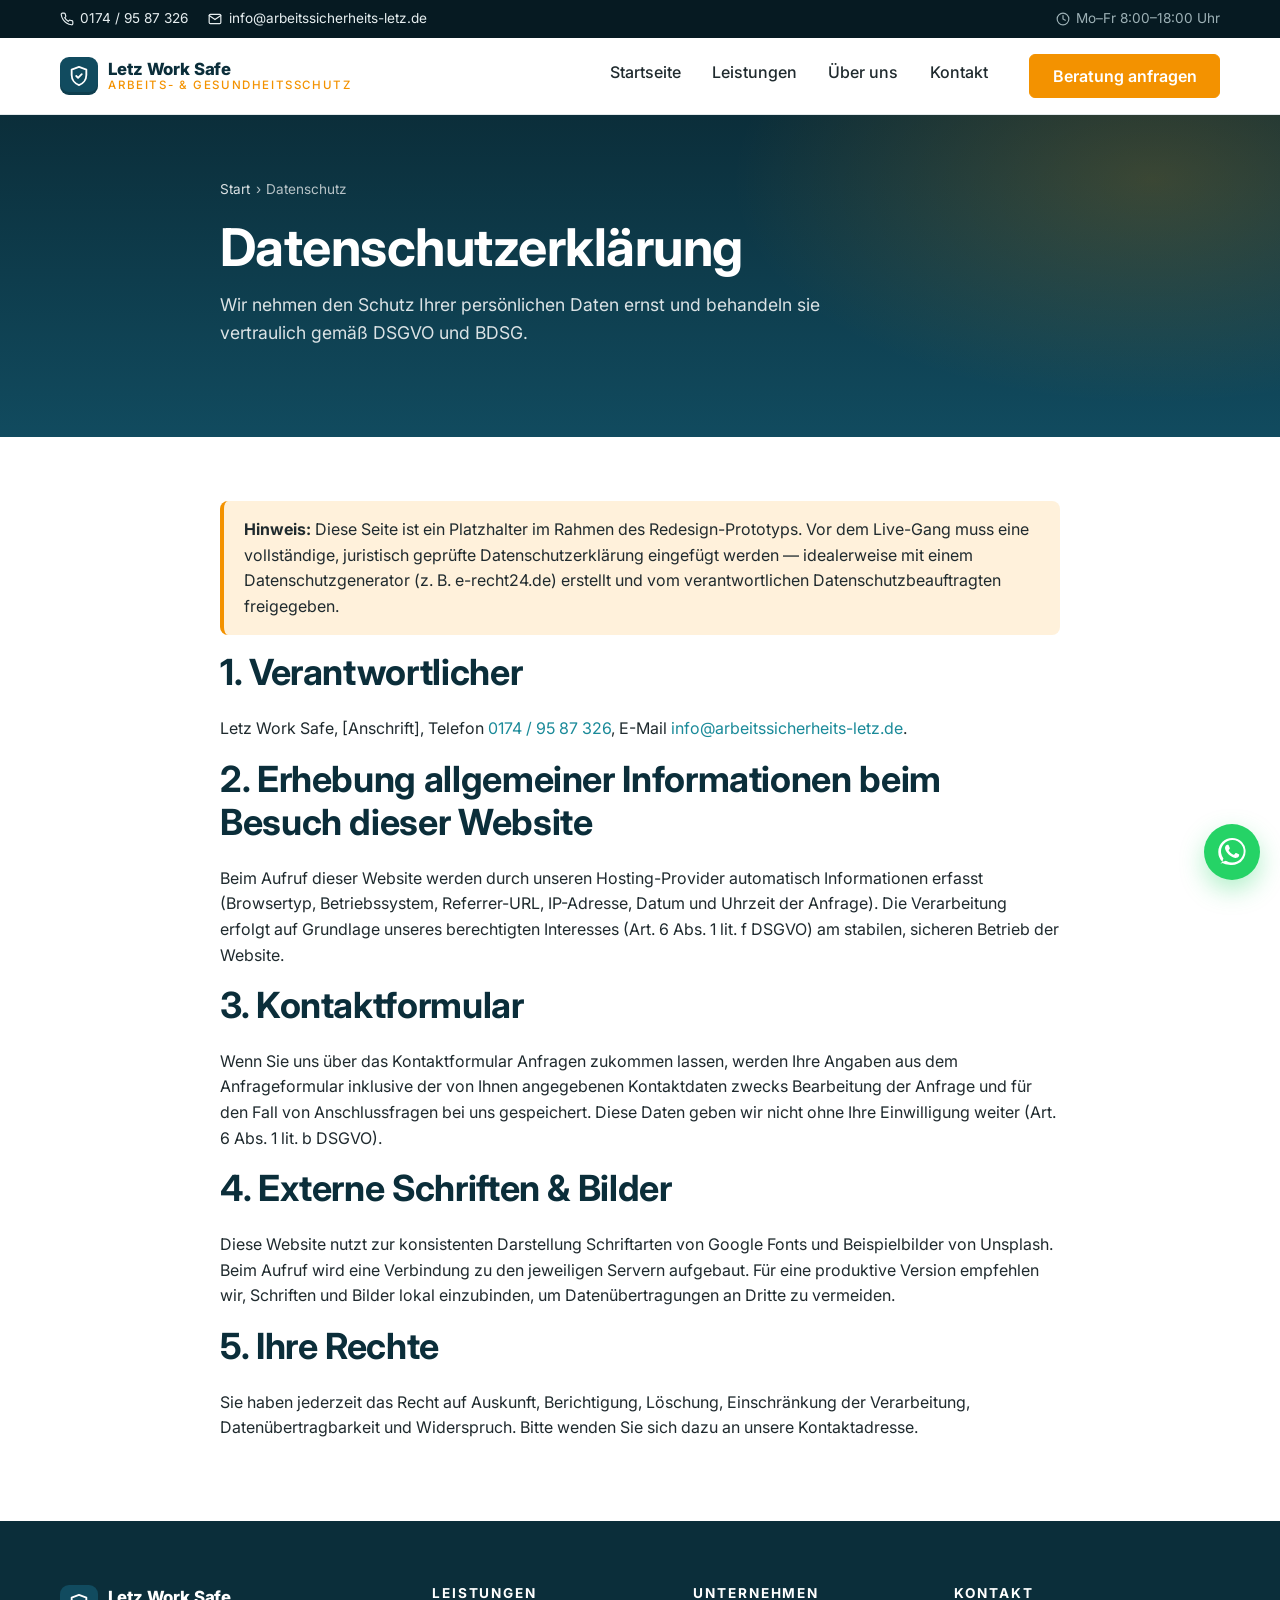
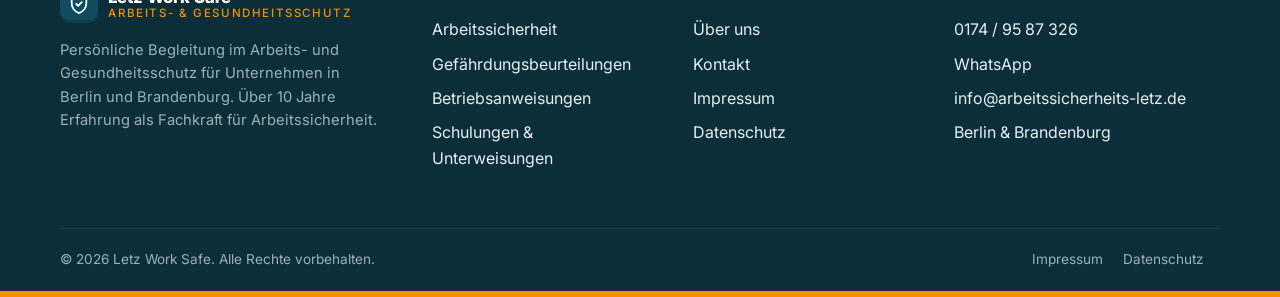
==== commit c265b0a3: "fix email" ====
--- a/datenschutz.html
+++ b/datenschutz.html
@@ -18,7 +18,7 @@
     <div class="container">
       <div class="utility__contact">
         <a href="tel:01749587326"><svg viewBox="0 0 24 24" width="14" height="14" fill="none" stroke="currentColor" stroke-width="2" stroke-linecap="round" stroke-linejoin="round" aria-hidden="true"><path d="M22 16.92v3a2 2 0 0 1-2.18 2 19.79 19.79 0 0 1-8.63-3.07 19.5 19.5 0 0 1-6-6 19.79 19.79 0 0 1-3.07-8.67A2 2 0 0 1 4.11 2h3a2 2 0 0 1 2 1.72c.13.96.36 1.9.7 2.81a2 2 0 0 1-.45 2.11L8.09 9.91a16 16 0 0 0 6 6l1.27-1.27a2 2 0 0 1 2.11-.45c.91.34 1.85.57 2.81.7A2 2 0 0 1 22 16.92z"/></svg> 0174 / 95 87 326</a>
-        <a href="mailto:info@letz-work-safe.de"><svg viewBox="0 0 24 24" width="14" height="14" fill="none" stroke="currentColor" stroke-width="2" stroke-linecap="round" stroke-linejoin="round" aria-hidden="true"><path d="M4 4h16c1.1 0 2 .9 2 2v12c0 1.1-.9 2-2 2H4c-1.1 0-2-.9-2-2V6c0-1.1.9-2 2-2z"/><polyline points="22,6 12,13 2,6"/></svg> info@letz-work-safe.de</a>
+        <a href="mailto:info@arbeitssicherheits-letz.de"><svg viewBox="0 0 24 24" width="14" height="14" fill="none" stroke="currentColor" stroke-width="2" stroke-linecap="round" stroke-linejoin="round" aria-hidden="true"><path d="M4 4h16c1.1 0 2 .9 2 2v12c0 1.1-.9 2-2 2H4c-1.1 0-2-.9-2-2V6c0-1.1.9-2 2-2z"/><polyline points="22,6 12,13 2,6"/></svg> info@arbeitssicherheits-letz.de</a>
       </div>
       <span class="utility__hours"><svg viewBox="0 0 24 24" width="14" height="14" fill="none" stroke="currentColor" stroke-width="2" stroke-linecap="round" stroke-linejoin="round" aria-hidden="true"><circle cx="12" cy="12" r="10"/><polyline points="12 6 12 12 16 14"/></svg><span>Mo–Fr 8:00–18:00 Uhr</span></span>
     </div>
@@ -72,7 +72,7 @@
         <h2>1. Verantwortlicher</h2>
         <p>
           Letz Work Safe, [Anschrift], Telefon <a href="tel:01749587326">0174 / 95 87 326</a>,
-          E-Mail <a href="mailto:info@letz-work-safe.de">info@letz-work-safe.de</a>.
+          E-Mail <a href="mailto:info@arbeitssicherheits-letz.de">info@arbeitssicherheits-letz.de</a>.
         </p>
 
         <h2>2. Erhebung allgemeiner Informationen beim Besuch dieser Website</h2>
@@ -146,7 +146,7 @@
           <ul>
             <li><a href="tel:01749587326">0174 / 95 87 326</a></li>
             <li><a href="https://wa.me/4917495873260">WhatsApp</a></li>
-            <li><a href="mailto:info@letz-work-safe.de">info@letz-work-safe.de</a></li>
+            <li><a href="mailto:info@arbeitssicherheits-letz.de">info@arbeitssicherheits-letz.de</a></li>
             <li>Berlin &amp; Brandenburg</li>
           </ul>
         </div>
